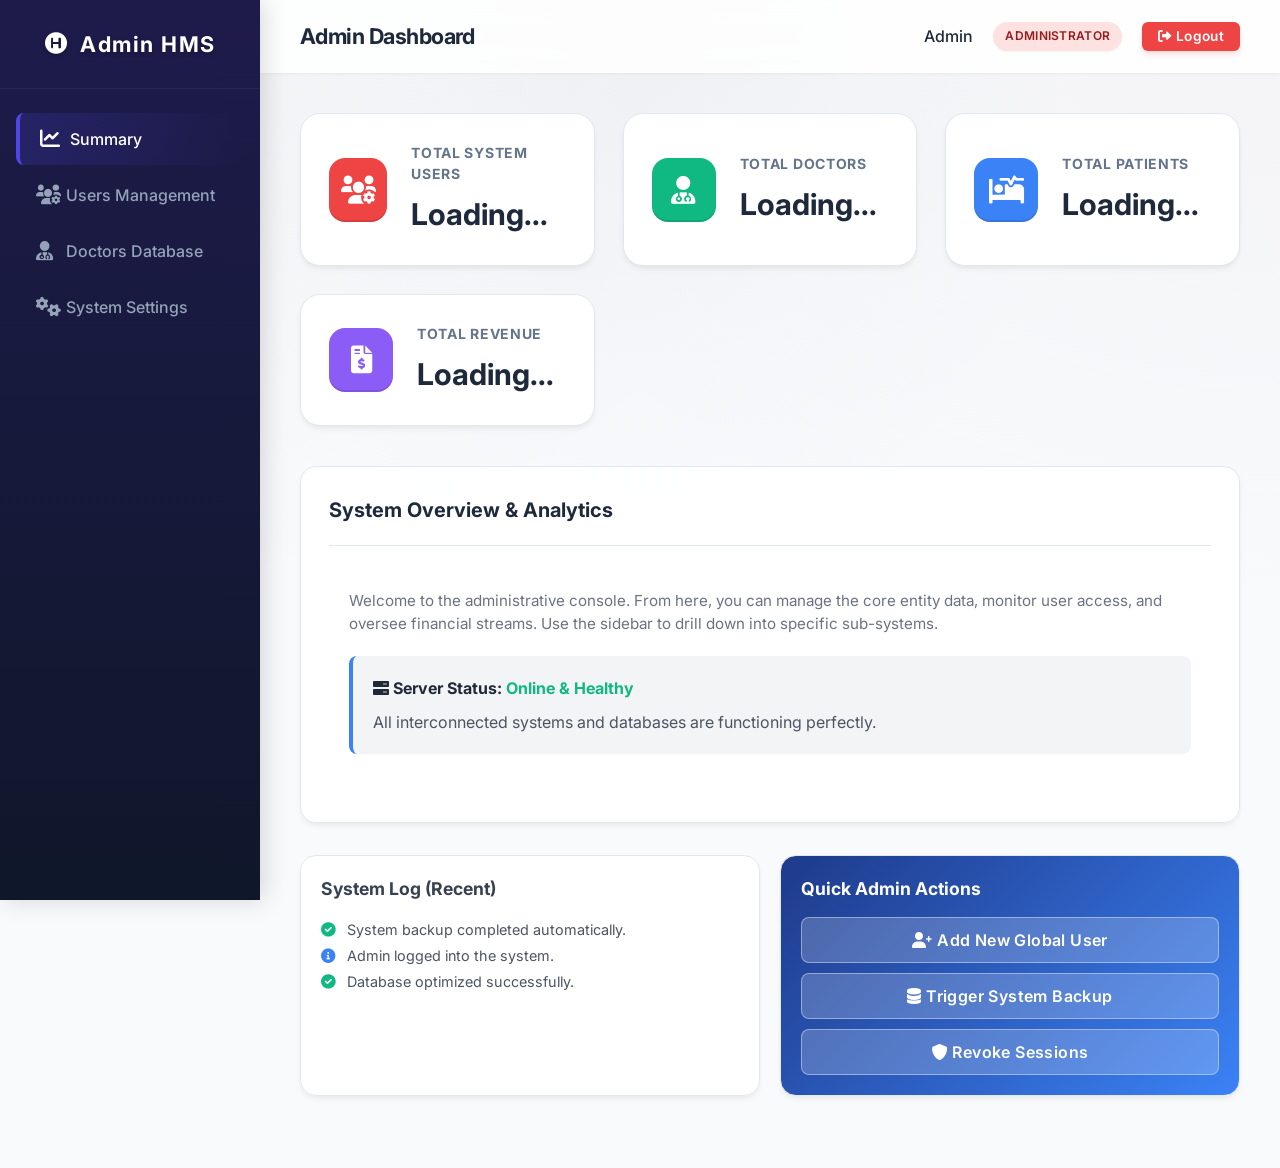
==== admin_dashboard.html @ db5b5192 "added admin page" ====
<!DOCTYPE html>
<html lang="en">
<head>
    <meta charset="UTF-8">
    <meta name="viewport" content="width=device-width, initial-scale=1.0">
    <title>Admin Dashboard - Modern HMS</title>
    <link href="https://fonts.googleapis.com/css2?family=Inter:wght@400;500;600;700&display=swap" rel="stylesheet">
    <link rel="stylesheet" href="https://cdnjs.cloudflare.com/ajax/libs/font-awesome/6.0.0/css/all.min.css">
    <link rel="stylesheet" href="css/style.css">
</head>
<body>
    <!-- Sidebar -->
    <aside class="sidebar">
        <div class="sidebar-header">
            <i class="fas fa-hospital-symbol"></i> Admin HMS
        </div>
        <ul class="sidebar-menu">
            <li><a href="admin_dashboard.html" class="active"><i class="fas fa-chart-line"></i> Summary</a></li>
            <li><a href="#"><i class="fas fa-users-cog"></i> Users Management</a></li>
            <li><a href="#"><i class="fas fa-user-md"></i> Doctors Database</a></li>
            <li><a href="#"><i class="fas fa-cogs"></i> System Settings</a></li>
        </ul>
    </aside>

    <!-- Main Content -->
    <main class="main-content">
        <header class="header">
            <div class="page-title">Admin Dashboard</div>
            <div class="user-info">
                <span id="userNameDisplay">Admin</span>
                <span class="badge bg-danger" id="userRoleDisplay">Administrator</span>
                <button id="logoutBtn" class="btn btn-danger btn-sm"><i class="fas fa-sign-out-alt"></i> Logout</button>
            </div>
        </header>

        <section class="content-area">
            <div class="stats-grid">
                <div class="stat-card">
                    <div class="stat-icon" style="background: #ef4444;"><i class="fas fa-users-cog"></i></div>
                    <div class="stat-info">
                        <h3>Total System Users</h3>
                        <p id="totalUsers">Loading...</p>
                    </div>
                </div>
                <div class="stat-card">
                    <div class="stat-icon" style="background: #10b981;"><i class="fas fa-user-md"></i></div>
                    <div class="stat-info">
                        <h3>Total Doctors</h3>
                        <p id="totalDoctors">Loading...</p>
                    </div>
                </div>
                <div class="stat-card">
                    <div class="stat-icon" style="background: #3b82f6;"><i class="fas fa-procedures"></i></div>
                    <div class="stat-info">
                        <h3>Total Patients</h3>
                        <p id="totalPatients">Loading...</p>
                    </div>
                </div>
                <div class="stat-card">
                    <div class="stat-icon" style="background: #8b5cf6;"><i class="fas fa-file-invoice-dollar"></i></div>
                    <div class="stat-info">
                        <h3>Total Revenue</h3>
                        <p id="totalRevenue">Loading...</p>
                    </div>
                </div>
            </div>

            <div class="card" style="margin-top: 20px;">
                <div class="card-header">
                    <h2>System Overview & Analytics</h2>
                </div>
                <div style="padding: 20px;">
                    <p style="color: #6b7280; font-size: 0.95rem; margin-bottom: 20px;">
                        Welcome to the administrative console. From here, you can manage the core entity data, monitor user access, and oversee financial streams. Use the sidebar to drill down into specific sub-systems.
                    </p>
                    <div style="background: #f3f4f6; border-radius: 8px; padding: 20px; border-left: 4px solid #3b82f6; margin-bottom: 20px;">
                        <h4 style="margin-bottom: 10px; color: #1f2937;"><i class="fas fa-server"></i> Server Status: <span style="color: #10b981;">Online & Healthy</span></h4>
                        <p style="margin: 0; color: #4b5563;">All interconnected systems and databases are functioning perfectly.</p>
                    </div>
                </div>
            </div>
            
            <div class="charts-grid" style="display: grid; grid-template-columns: 1fr 1fr; gap: 20px; margin-top: 20px;">
                <div class="card" style="padding: 20px;">
                    <h3 style="margin-bottom: 15px; font-size: 1.1rem; color: #374151;">System Log (Recent)</h3>
                    <ul style="list-style: none; padding: 0; font-size: 0.9rem; color: #4b5563; line-height: 1.8;">
                        <li><i class="fas fa-check-circle" style="color: #10b981; margin-right: 8px;"></i> System backup completed automatically.</li>
                        <li><i class="fas fa-info-circle" style="color: #3b82f6; margin-right: 8px;"></i> Admin logged into the system.</li>
                        <li><i class="fas fa-check-circle" style="color: #10b981; margin-right: 8px;"></i> Database optimized successfully.</li>
                    </ul>
                </div>
                <div class="card" style="padding: 20px; background: linear-gradient(135deg, #1e3a8a, #3b82f6); color: white;">
                    <h3 style="margin-bottom: 15px; font-size: 1.1rem; color: white;">Quick Admin Actions</h3>
                    <button class="btn" style="background: rgba(255,255,255,0.2); color: white; width: 100%; margin-bottom: 10px; border: 1px solid rgba(255,255,255,0.4);">
                        <i class="fas fa-user-plus"></i> Add New Global User
                    </button>
                    <button class="btn" style="background: rgba(255,255,255,0.2); color: white; width: 100%; margin-bottom: 10px; border: 1px solid rgba(255,255,255,0.4);">
                        <i class="fas fa-database"></i> Trigger System Backup
                    </button>
                    <button class="btn" style="background: rgba(255,255,255,0.2); color: white; width: 100%; border: 1px solid rgba(255,255,255,0.4);">
                        <i class="fas fa-shield-alt"></i> Revoke Sessions
                    </button>
                </div>
            </div>

        </section>
    </main>

    <script src="js/api.js"></script>
    <script src="js/main.js"></script>
    <script>
        document.addEventListener('DOMContentLoaded', async () => {
            try {
                // Fetch stats from existing APIs where possible to populate fields
                
                // Active Patients
                const patients = await api.get('patients');
                if(patients && Array.isArray(patients)) {
                    document.getElementById('totalPatients').textContent = patients.length;
                } else {
                    document.getElementById('totalPatients').textContent = '0';
                }

                // Active Doctors
                const doctors = await api.get('doctors');
                if(doctors && Array.isArray(doctors)) {
                    document.getElementById('totalDoctors').textContent = doctors.length;
                } else {
                    document.getElementById('totalDoctors').textContent = '0';
                }

                // Total Revenue
                const billing = await api.get('billing');
                let totalRev = 0;
                if(billing && Array.isArray(billing)) {
                    billing.forEach(b => {
                        if (b.status === 'paid') {
                            totalRev += parseFloat(b.amount || 0);
                        }
                    });
                }
                document.getElementById('totalRevenue').textContent = '$' + totalRev.toFixed(2);
                
                // Hardcode active users for UI demonstration
                document.getElementById('totalUsers').textContent = '14';

            } catch (err) {
                console.error("Admin Dashboard error:", err);
            }
        });
    </script>
</body>
</html>
---- css/style.css ----
:root {
    --primary-color: #4f46e5;
    --primary-gradient: linear-gradient(135deg, #6366f1 0%, #4338ca 100%);
    --primary-hover: #4338ca;
    --secondary-color: #10b981;
    --danger-color: #ef4444;
    --bg-color: #f8fafc;
    --card-bg: rgba(255, 255, 255, 0.95);
    --text-main: #1e293b;
    --text-muted: #64748b;
    --border-color: #e2e8f0;
    --sidebar-bg: linear-gradient(180deg, #1e1b4b 0%, #0f172a 100%);
    --sidebar-text: #e0e7ff;
    --sidebar-hover: rgba(79, 70, 229, 0.15);
    --transition-speed: 0.3s;
    --glass-bg: rgba(255, 255, 255, 0.85);
    --glass-border: rgba(255, 255, 255, 0.2);
    --glass-shadow: 0 10px 40px -10px rgba(0, 0, 0, 0.08);
    --card-shadow: 0 4px 6px -1px rgba(0, 0, 0, 0.05), 0 2px 4px -1px rgba(0, 0, 0, 0.03);
    --card-shadow-hover: 0 20px 25px -5px rgba(0, 0, 0, 0.1), 0 10px 10px -5px rgba(0, 0, 0, 0.04);
}

/* Custom Scrollbar */
::-webkit-scrollbar {
    width: 8px;
    height: 8px;
}
::-webkit-scrollbar-track {
    background: transparent;
}
::-webkit-scrollbar-thumb {
    background: #cbd5e1;
    border-radius: 10px;
}
::-webkit-scrollbar-thumb:hover {
    background: #94a3b8;
}

* {
    margin: 0;
    padding: 0;
    box-sizing: border-box;
    font-family: 'Inter', 'Segoe UI', sans-serif;
}

body {
    background: var(--bg-color);
    background-image: radial-gradient(at 0% 0%, hsla(253,16%,7%,0.03) 0, transparent 50%), radial-gradient(at 50% 0%, hsla(225,39%,30%,0.03) 0, transparent 50%), radial-gradient(at 100% 0%, hsla(339,49%,30%,0.03) 0, transparent 50%);
    background-attachment: fixed;
    color: var(--text-main);
    display: flex;
    min-height: 100vh;
    line-height: 1.5;
}

/* Glassmorphism Auth Container */
.auth-container {
    display: flex;
    justify-content: center;
    align-items: center;
    width: 100vw;
    height: 100vh;
    background: linear-gradient(135deg, #c7d2fe 0%, #ede9fe 100%);
}

.auth-card {
    background: var(--card-bg);
    padding: 3rem;
    border-radius: 1.25rem;
    box-shadow: var(--glass-shadow);
    backdrop-filter: blur(16px);
    -webkit-backdrop-filter: blur(16px);
    border: 1px solid var(--glass-border);
    width: 100%;
    max-width: 420px;
    text-align: center;
    transition: transform var(--transition-speed);
}

.auth-card:hover {
    transform: translateY(-5px);
}

.auth-card h1 {
    font-size: 1.75rem;
    color: var(--primary-color);
    margin-bottom: 0.5rem;
    font-weight: 700;
}

.auth-card p {
    color: var(--text-muted);
    margin-bottom: 2.5rem;
    font-size: 0.95rem;
}

.form-group {
    margin-bottom: 1.5rem;
    text-align: left;
}

.form-group label {
    display: block;
    font-size: 0.875rem;
    font-weight: 600;
    margin-bottom: 0.5rem;
    color: var(--text-main);
}

.form-group input, .form-group select, .form-group textarea {
    width: 100%;
    padding: 0.75rem 1rem;
    border: 1px solid var(--border-color);
    border-radius: 0.5rem;
    font-size: 1rem;
    transition: all var(--transition-speed);
    background: #fff;
    color: var(--text-main);
}

.form-group input:focus, .form-group select:focus, .form-group textarea:focus {
    outline: none;
    border-color: var(--primary-color);
    box-shadow: 0 0 0 4px rgba(79, 70, 229, 0.15);
    background: #fff;
}

.btn {
    display: inline-block;
    padding: 0.75rem 1.75rem;
    border: none;
    border-radius: 0.5rem;
    font-size: 1rem;
    font-weight: 600;
    cursor: pointer;
    transition: all var(--transition-speed);
    text-align: center;
    text-decoration: none;
    letter-spacing: 0.025em;
}

.btn-primary {
    background: var(--primary-gradient);
    color: white;
    box-shadow: 0 4px 6px -1px rgba(79, 70, 229, 0.3), 0 2px 4px -1px rgba(79, 70, 229, 0.2);
}

.btn-primary:hover {
    box-shadow: 0 10px 15px -3px rgba(79, 70, 229, 0.4), 0 4px 6px -2px rgba(79, 70, 229, 0.2);
    transform: translateY(-2px);
}

.btn-primary:active {
    transform: translateY(0);
}

.btn-sm {
    padding: 0.4rem 1rem;
    font-size: 0.85rem;
    border-radius: 0.375rem;
}

/* Dashboard Layout */
.sidebar {
    width: 260px;
    background: var(--sidebar-bg);
    color: var(--sidebar-text);
    display: flex;
    flex-direction: column;
    position: fixed;
    height: 100vh;
    box-shadow: 4px 0 24px rgba(0,0,0,0.15);
    z-index: 100;
    left: 0;
    top: 0;
}

.sidebar-header {
    padding: 1.75rem;
    text-align: center;
    border-bottom: 1px solid rgba(255,255,255,0.05);
    font-size: 1.35rem;
    font-weight: 700;
    letter-spacing: 1.5px;
    display: flex;
    align-items: center;
    justify-content: center;
    gap: 12px;
    color: #fff;
    text-shadow: 0 2px 4px rgba(0,0,0,0.2);
}

.sidebar-menu {
    list-style: none;
    flex: 1;
    overflow-y: auto;
    padding: 1.5rem 0;
}

.sidebar-menu li {
    margin-bottom: 0.25rem;
    padding: 0 1rem;
}

.sidebar-menu li a {
    display: flex;
    align-items: center;
    padding: 0.875rem 1.25rem;
    color: #94a3b8;
    text-decoration: none;
    transition: all var(--transition-speed);
    border-radius: 0.5rem;
    font-weight: 500;
}

.sidebar-menu li a:hover, .sidebar-menu li a.active {
    background: var(--sidebar-hover);
    color: white;
}

.sidebar-menu li a.active {
    background: linear-gradient(90deg, rgba(79, 70, 229, 0.2) 0%, transparent 100%);
    border-left: 4px solid var(--primary-color);
}

.sidebar-menu li a i {
    width: 30px;
    font-size: 1.25rem;
    transition: transform var(--transition-speed);
}

.sidebar-menu li a:hover i {
    transform: scale(1.1);
    color: var(--primary-color);
}

.main-content {
    flex: 1;
    margin-left: 260px;
    display: flex;
    flex-direction: column;
    min-height: 100vh;
    width: calc(100% - 260px);
}

.header {
    background: var(--glass-bg);
    padding: 1.25rem 2.5rem;
    display: flex;
    justify-content: space-between;
    align-items: center;
    box-shadow: 0 1px 3px rgba(0,0,0,0.05);
    backdrop-filter: blur(12px);
    -webkit-backdrop-filter: blur(12px);
    position: sticky;
    top: 0;
    z-index: 90;
    border-bottom: 1px solid rgba(255, 255, 255, 0.5);
}

.page-title {
    font-size: 1.35rem;
    font-weight: 700;
    color: var(--text-main);
    letter-spacing: -0.025em;
}

.user-info {
    display: flex;
    align-items: center;
    gap: 1.25rem;
    font-weight: 500;
}

.btn-danger {
    background: var(--danger-color);
    color: white;
    box-shadow: 0 4px 6px -1px rgba(239, 68, 68, 0.2);
}
.btn-danger:hover {
    background: #dc2626;
    transform: translateY(-2px);
    box-shadow: 0 6px 10px -1px rgba(239, 68, 68, 0.3);
}

.content-area {
    padding: 2.5rem;
    flex: 1;
}

/* Cards & Tables */
.card {
    background: var(--card-bg);
    border-radius: 1rem;
    box-shadow: var(--card-shadow);
    padding: 1.75rem;
    margin-bottom: 2rem;
    transition: all var(--transition-speed);
    border: 1px solid var(--border-color);
}

.card:hover {
    box-shadow: var(--card-shadow-hover);
    transform: translateY(-4px);
}

.card-header {
    display: flex;
    justify-content: space-between;
    align-items: center;
    margin-bottom: 1.5rem;
    border-bottom: 1px solid var(--border-color);
    padding-bottom: 1.25rem;
}

.card-header h2 {
    font-size: 1.25rem;
    font-weight: 700;
    color: var(--text-main);
}

.table-responsive {
    overflow-x: auto;
    border-radius: 0.5rem;
}

table {
    width: 100%;
    border-collapse: separate;
    border-spacing: 0;
}

table th, table td {
    padding: 1.125rem 1rem;
    text-align: left;
    border-bottom: 1px solid var(--border-color);
}

table th {
    background: #f8fafc;
    font-weight: 600;
    color: var(--text-muted);
    font-size: 0.875rem;
    text-transform: uppercase;
    letter-spacing: 0.05em;
}

table th:first-child {
    border-top-left-radius: 0.5rem;
}

table th:last-child {
    border-top-right-radius: 0.5rem;
}

table tr {
    transition: background-color var(--transition-speed);
}

table tbody tr:hover {
    background: #f1f5f9;
}

table tbody tr:last-child td {
    border-bottom: none;
}

.badge {
    padding: 0.35rem 0.75rem;
    border-radius: 9999px;
    font-size: 0.75rem;
    font-weight: 600;
    text-transform: uppercase;
    letter-spacing: 0.025em;
    box-shadow: 0 1px 2px rgba(0,0,0,0.05);
}
.badge.bg-success { background: #dcfce7; color: #166534; }
.badge.bg-warning { background: #fef3c7; color: #92400e; }
.badge.bg-danger { background: #fee2e2; color: #991b1b; }
.badge.bg-primary { background: #e0e7ff; color: #3730a3; }

/* Modal */
.modal {
    display: none;
    position: fixed;
    top: 0; left: 0; width: 100%; height: 100%;
    background: rgba(15, 23, 42, 0.6);
    z-index: 1000;
    justify-content: center;
    align-items: center;
    backdrop-filter: blur(8px);
    -webkit-backdrop-filter: blur(8px);
}

.modal.active {
    display: flex;
}

.modal-content {
    background: white;
    border-radius: 1.25rem;
    width: 100%;
    max-width: 500px;
    padding: 2.5rem;
    box-shadow: 0 25px 50px -12px rgba(0, 0, 0, 0.25);
    animation: modalPop 0.4s cubic-bezier(0.16, 1, 0.3, 1);
    max-height: 90vh;
    overflow-y: auto;
    border: 1px solid rgba(255,255,255,0.2);
}

.modal-header {
    display: flex;
    justify-content: space-between;
    align-items: center;
    margin-bottom: 2rem;
}

.modal-header h2 {
    font-size: 1.5rem;
    color: var(--text-main);
    font-weight: 700;
}

.close-btn {
    background: #f1f5f9;
    border: none;
    width: 36px;
    height: 36px;
    border-radius: 50%;
    font-size: 1.25rem;
    cursor: pointer;
    color: var(--text-muted);
    transition: all var(--transition-speed);
    display: flex;
    justify-content: center;
    align-items: center;
}

.close-btn:hover {
    background: #e2e8f0;
    color: var(--text-main);
    transform: scale(1.05);
}

@keyframes modalPop {
    from { transform: scale(0.95) translateY(20px); opacity: 0; }
    to { transform: scale(1) translateY(0); opacity: 1; }
}

/* Grid Layout for dashboard stats */
.stats-grid {
    display: grid;
    grid-template-columns: repeat(auto-fit, minmax(260px, 1fr));
    gap: 1.75rem;
    margin-bottom: 2.5rem;
}

.stat-card {
    background: white;
    padding: 1.75rem;
    border-radius: 1.25rem;
    display: flex;
    align-items: center;
    gap: 1.5rem;
    box-shadow: var(--card-shadow);
    transition: all var(--transition-speed);
    border: 1px solid var(--border-color);
}

.stat-card:hover {
    transform: translateY(-6px);
    box-shadow: var(--card-shadow-hover);
    border-color: #cbd5e1;
}

.stat-icon {
    width: 64px;
    height: 64px;
    border-radius: 1rem;
    display: flex;
    justify-content: center;
    align-items: center;
    font-size: 1.75rem;
    color: white;
    box-shadow: inset 0 -2px 0 rgba(0,0,0,0.1);
}

/* Enhancing stat card inner text */
.stat-info h3 {
    font-size: 0.875rem;
    color: var(--text-muted);
    text-transform: uppercase;
    letter-spacing: 0.05em;
    margin-bottom: 0.5rem;
}

.stat-info p {
    font-size: 1.875rem;
    font-weight: 700;
    color: var(--text-main);
}
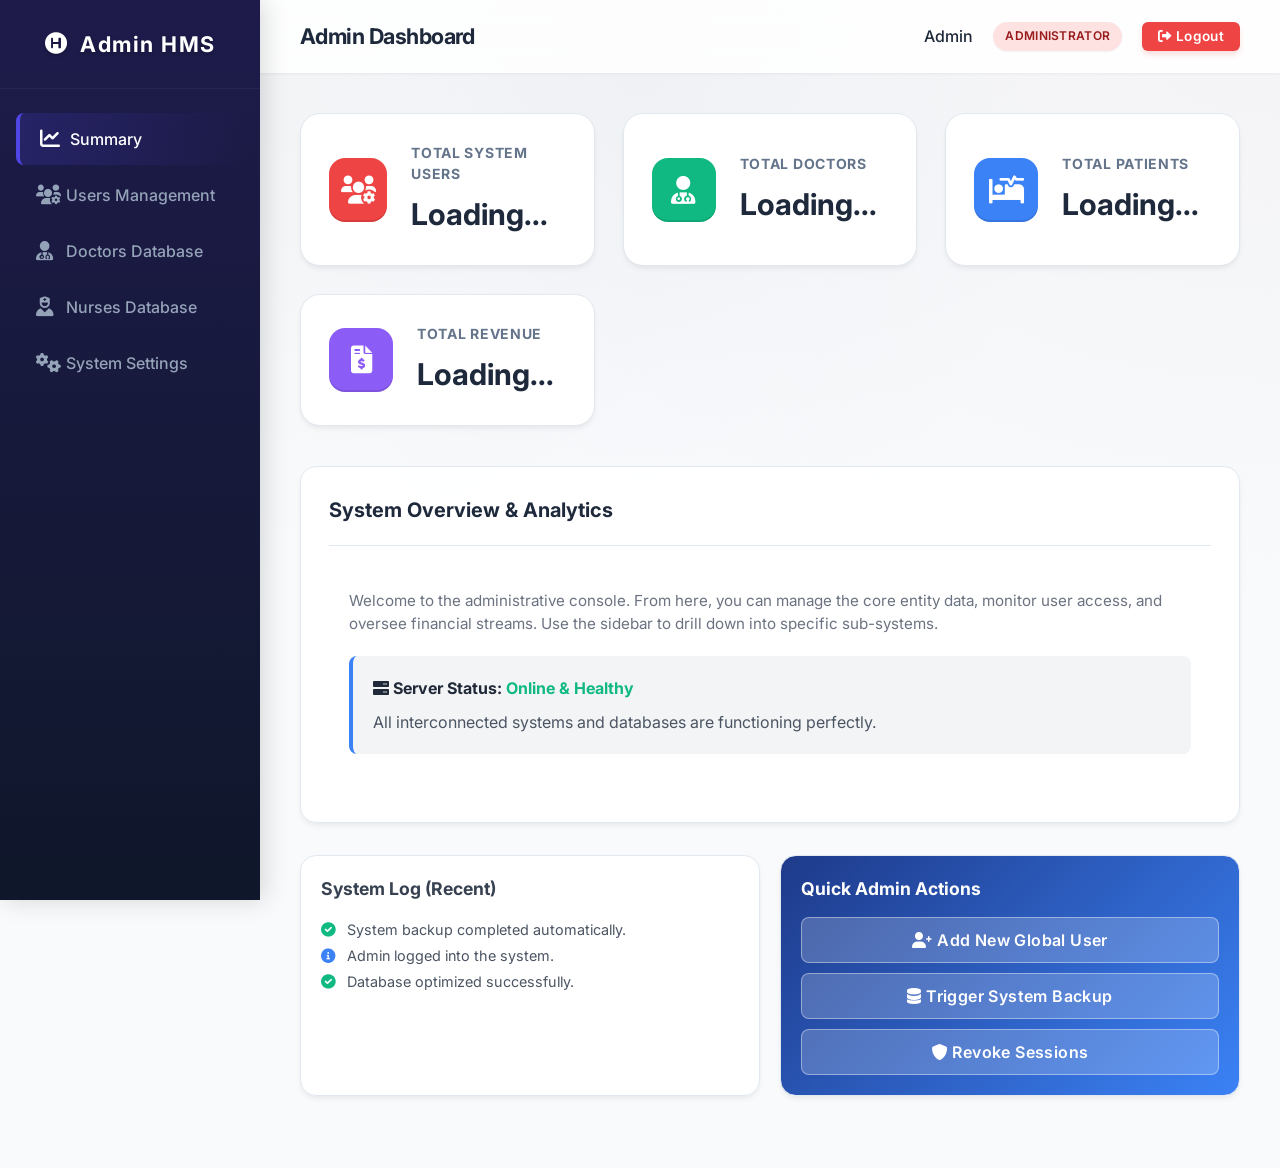
==== commit 0250d4a5: "added nurses section" ====
--- a/admin_dashboard.html
+++ b/admin_dashboard.html
@@ -18,6 +18,7 @@
             <li><a href="admin_dashboard.html" class="active"><i class="fas fa-chart-line"></i> Summary</a></li>
             <li><a href="#"><i class="fas fa-users-cog"></i> Users Management</a></li>
             <li><a href="#"><i class="fas fa-user-md"></i> Doctors Database</a></li>
+            <li><a href="nurses.html"><i class="fas fa-user-nurse"></i> Nurses Database</a></li>
             <li><a href="#"><i class="fas fa-cogs"></i> System Settings</a></li>
         </ul>
     </aside>
